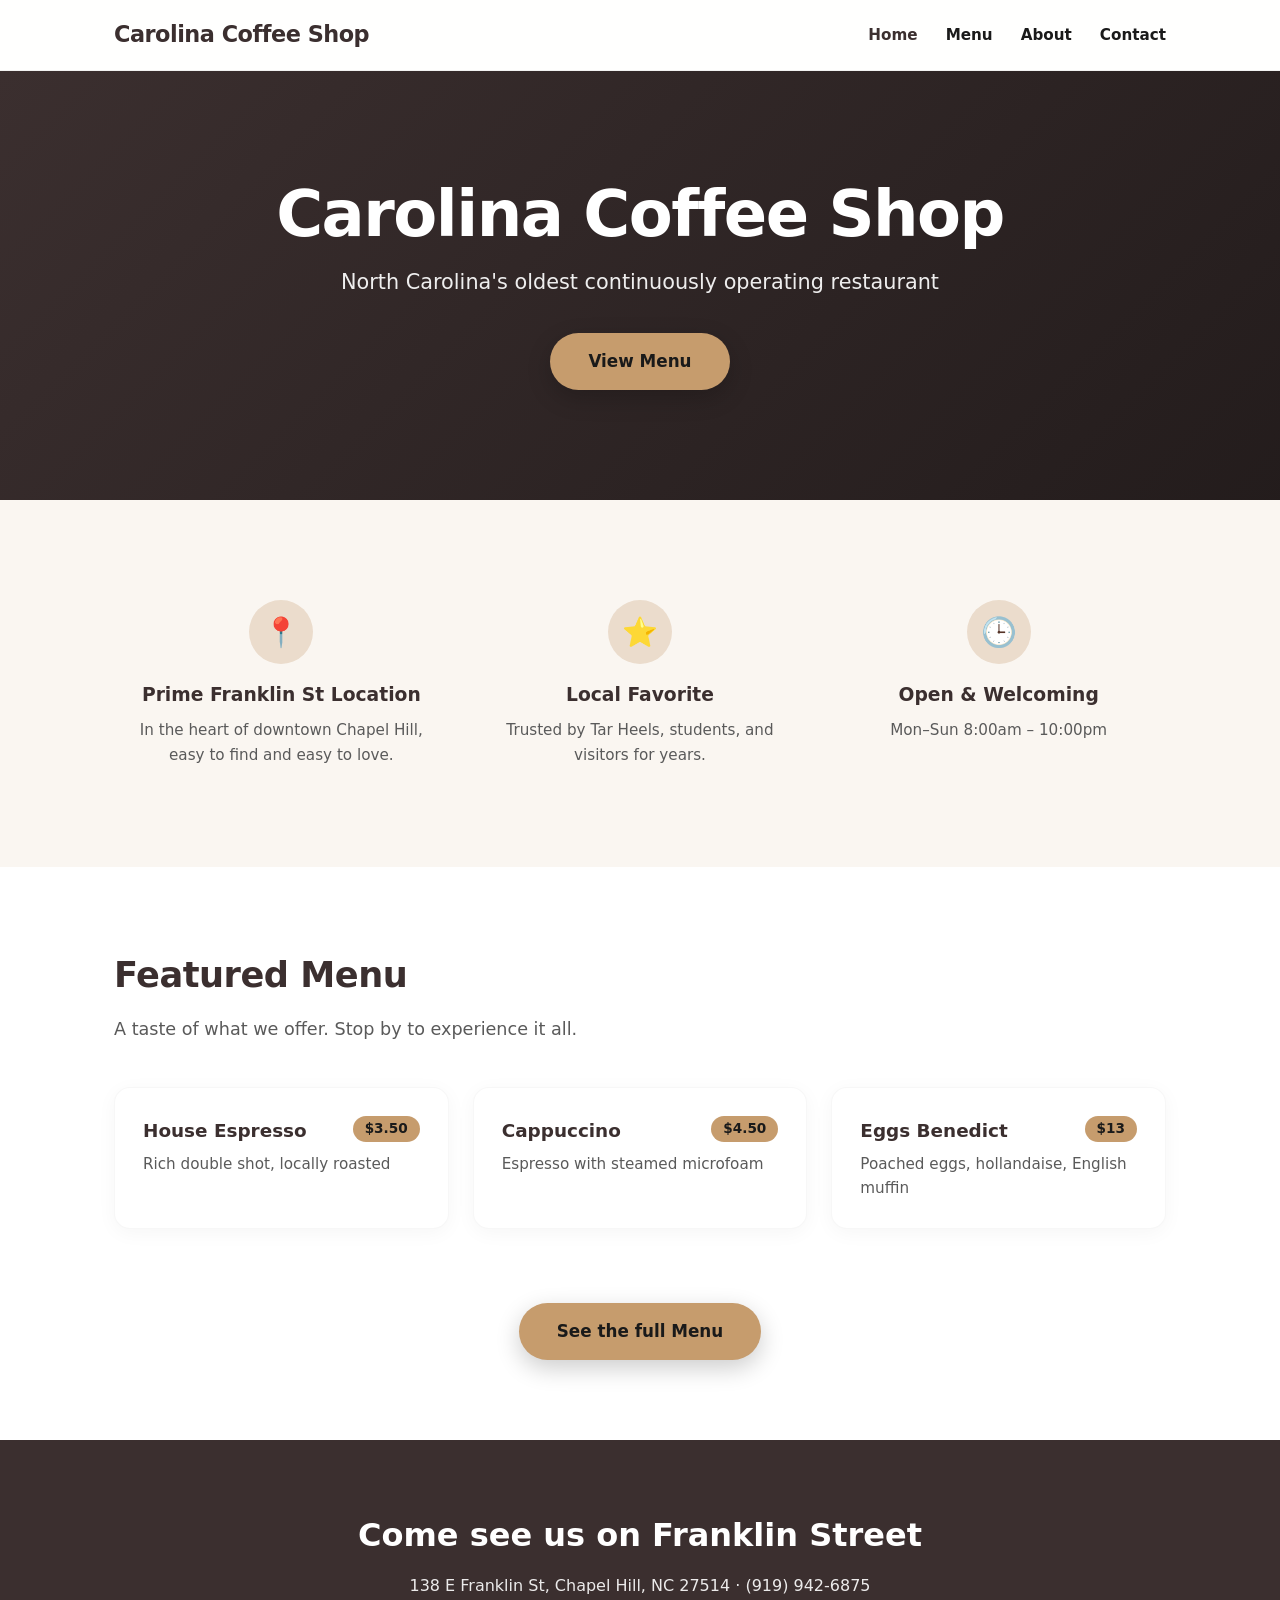
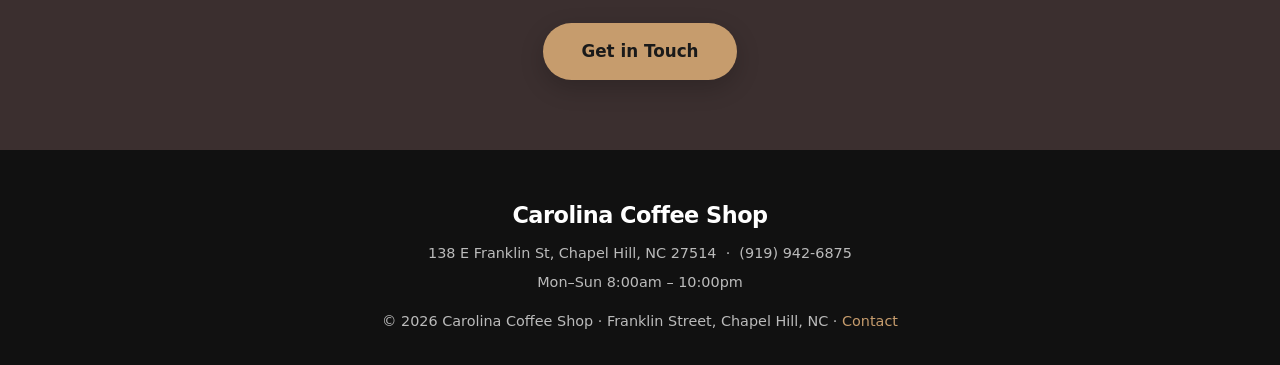
==== index.html @ 9860dc85 "Initial commit: the-carolina-coffee-shop website" ====
<!DOCTYPE html><html lang="en"><head>
<meta charset="utf-8"><meta name="viewport" content="width=device-width,initial-scale=1">
<title>Home · Carolina Coffee Shop</title>
<meta name="description" content="North Carolina&#x27;s oldest continuously operating restaurant — Carolina Coffee Shop on Franklin Street, Chapel Hill.">
<link rel="stylesheet" href="styles.css"></head><body>
<header class="nav"><div class="container nav-inner">
<a href="index.html" class="brand">Carolina Coffee Shop</a>
<nav><ul class="nav-links"><li><a href="index.html" class="active">Home</a></li><li><a href="menu.html" class="">Menu</a></li><li><a href="about.html" class="">About</a></li><li><a href="contact.html" class="">Contact</a></li></ul></nav></div></header>
<section class="hero"><div class="container">
<h1>Carolina Coffee Shop</h1><p>North Carolina&#x27;s oldest continuously operating restaurant</p>
<a class="btn" href="menu.html">View Menu</a></div></section>
<section class="section"><div class="container">
<div class="grid"><div class="feature"><div class="ico">📍</div><h3>Prime Franklin St Location</h3><p>In the heart of downtown Chapel Hill, easy to find and easy to love.</p></div><div class="feature"><div class="ico">⭐</div><h3>Local Favorite</h3><p>Trusted by Tar Heels, students, and visitors for years.</p></div><div class="feature"><div class="ico">🕒</div><h3>Open &amp; Welcoming</h3><p>Mon–Sun 8:00am – 10:00pm</p></div></div></div></section>
<section class="section" style="background:#fff"><div class="container">
<h2>Featured Menu</h2><p class="lead">A taste of what we offer. Stop by to experience it all.</p>
<div class="grid"><div class="card"><span class="price">$3.50</span><h3>House Espresso</h3><p>Rich double shot, locally roasted</p></div><div class="card"><span class="price">$4.50</span><h3>Cappuccino</h3><p>Espresso with steamed microfoam</p></div><div class="card"><span class="price">$13</span><h3>Eggs Benedict</h3><p>Poached eggs, hollandaise, English muffin</p></div></div>
<div style="text-align:center;margin-top:40px"><a class="btn" href="menu.html">See the full Menu</a></div>
</div></section>
<section class="cta"><div class="container">
<h2>Come see us on Franklin Street</h2>
<p>138 E Franklin St, Chapel Hill, NC 27514 · (919) 942-6875</p>
<a class="btn" href="contact.html" style="margin-top:24px">Get in Touch</a></div></section>
<footer><div class="container">
<div class="brand">Carolina Coffee Shop</div>
<p>138 E Franklin St, Chapel Hill, NC 27514 &nbsp;·&nbsp; (919) 942-6875</p>
<p style="margin-top:6px">Mon–Sun 8:00am – 10:00pm</p>
<p style="margin-top:16px">&copy; 2026 Carolina Coffee Shop · Franklin Street, Chapel Hill, NC · <a href="contact.html">Contact</a></p>
</div></footer>
</body></html>
---- styles.css ----
:root{--primary:#3b2f2f;--accent:#c69c6d;--bg:#faf6f1;--ink:#1a1a1a;--muted:#5a5a5a;--card:#ffffff}
*{margin:0;padding:0;box-sizing:border-box}
html{scroll-behavior:smooth}
body{font-family:'Segoe UI',system-ui,-apple-system,sans-serif;color:var(--ink);background:var(--bg);line-height:1.6}
a{color:var(--primary);text-decoration:none}
.container{max-width:1100px;margin:0 auto;padding:0 24px}
header.nav{position:sticky;top:0;z-index:50;background:rgba(255,255,255,.92);backdrop-filter:blur(10px);border-bottom:1px solid #0000000d}
.nav-inner{display:flex;align-items:center;justify-content:space-between;height:70px}
.brand{font-size:1.4rem;font-weight:800;color:var(--primary);letter-spacing:-.5px}
.nav-links{display:flex;gap:28px;list-style:none}
.nav-links a{color:var(--ink);font-weight:600;font-size:.95rem;transition:color .2s}
.nav-links a:hover,.nav-links a.active{color:var(--primary)}
.hero{background:linear-gradient(135deg,var(--primary),color-mix(in srgb,var(--primary) 60%,#000));color:#fff;padding:110px 0;text-align:center}
.hero h1{font-size:clamp(2.2rem,6vw,4rem);font-weight:800;letter-spacing:-1.5px;line-height:1.05}
.hero p{font-size:1.3rem;margin-top:18px;opacity:.92;max-width:640px;margin-left:auto;margin-right:auto}
.btn{display:inline-block;margin-top:34px;background:var(--accent);color:#1a1a1a;padding:15px 38px;border-radius:50px;font-weight:700;font-size:1.05rem;transition:transform .15s,box-shadow .15s;box-shadow:0 8px 24px #0003}
.btn:hover{transform:translateY(-2px);box-shadow:0 12px 30px #0004}
.section{padding:80px 0}
.section h2{font-size:2.2rem;font-weight:800;color:var(--primary);margin-bottom:12px;letter-spacing:-.5px}
.section .lead{color:var(--muted);font-size:1.1rem;max-width:680px;margin-bottom:44px}
.grid{display:grid;grid-template-columns:repeat(auto-fit,minmax(260px,1fr));gap:24px}
.card{background:var(--card);border-radius:16px;padding:28px;box-shadow:0 4px 20px #0000000a;border:1px solid #00000008;transition:transform .18s,box-shadow .18s}
.card:hover{transform:translateY(-4px);box-shadow:0 14px 34px #00000014}
.card h3{color:var(--primary);font-size:1.15rem;margin-bottom:6px}
.card .price{float:right;background:var(--accent);color:#1a1a1a;font-weight:700;padding:2px 12px;border-radius:20px;font-size:.85rem}
.card p{color:var(--muted);font-size:.95rem}
.feature{text-align:center;padding:20px}
.feature .ico{width:64px;height:64px;border-radius:50%;background:color-mix(in srgb,var(--accent) 35%,#fff);display:flex;align-items:center;justify-content:center;font-size:1.8rem;margin:0 auto 16px}
.feature h3{color:var(--primary);margin-bottom:8px}
.feature p{color:var(--muted);font-size:.95rem}
.split{display:grid;grid-template-columns:1fr 1fr;gap:50px;align-items:center}
.split .box{background:var(--card);border-radius:16px;padding:36px;box-shadow:0 4px 20px #0000000a}
.info-row{display:flex;gap:14px;padding:14px 0;border-bottom:1px solid #00000010}
.info-row:last-child{border:none}
.info-row .k{font-weight:700;color:var(--primary);min-width:90px}
.cta{background:var(--primary);color:#fff;text-align:center;padding:70px 0}
.cta h2{color:#fff;font-size:2rem}
.cta p{opacity:.9;margin:12px 0 0}
form{display:grid;gap:16px}
form input,form textarea{padding:14px;border:1px solid #ccc;border-radius:10px;font-size:1rem;font-family:inherit}
form button{background:var(--primary);color:#fff;border:none;padding:15px;border-radius:10px;font-weight:700;font-size:1rem;cursor:pointer;transition:opacity .2s}
form button:hover{opacity:.9}
footer{background:#111;color:#bbb;padding:48px 0 32px;text-align:center;font-size:.9rem}
footer .brand{color:#fff;margin-bottom:8px}
footer a{color:var(--accent)}
@media(max-width:760px){.nav-links{gap:16px;font-size:.85rem}.split{grid-template-columns:1fr}.hero{padding:80px 0}}
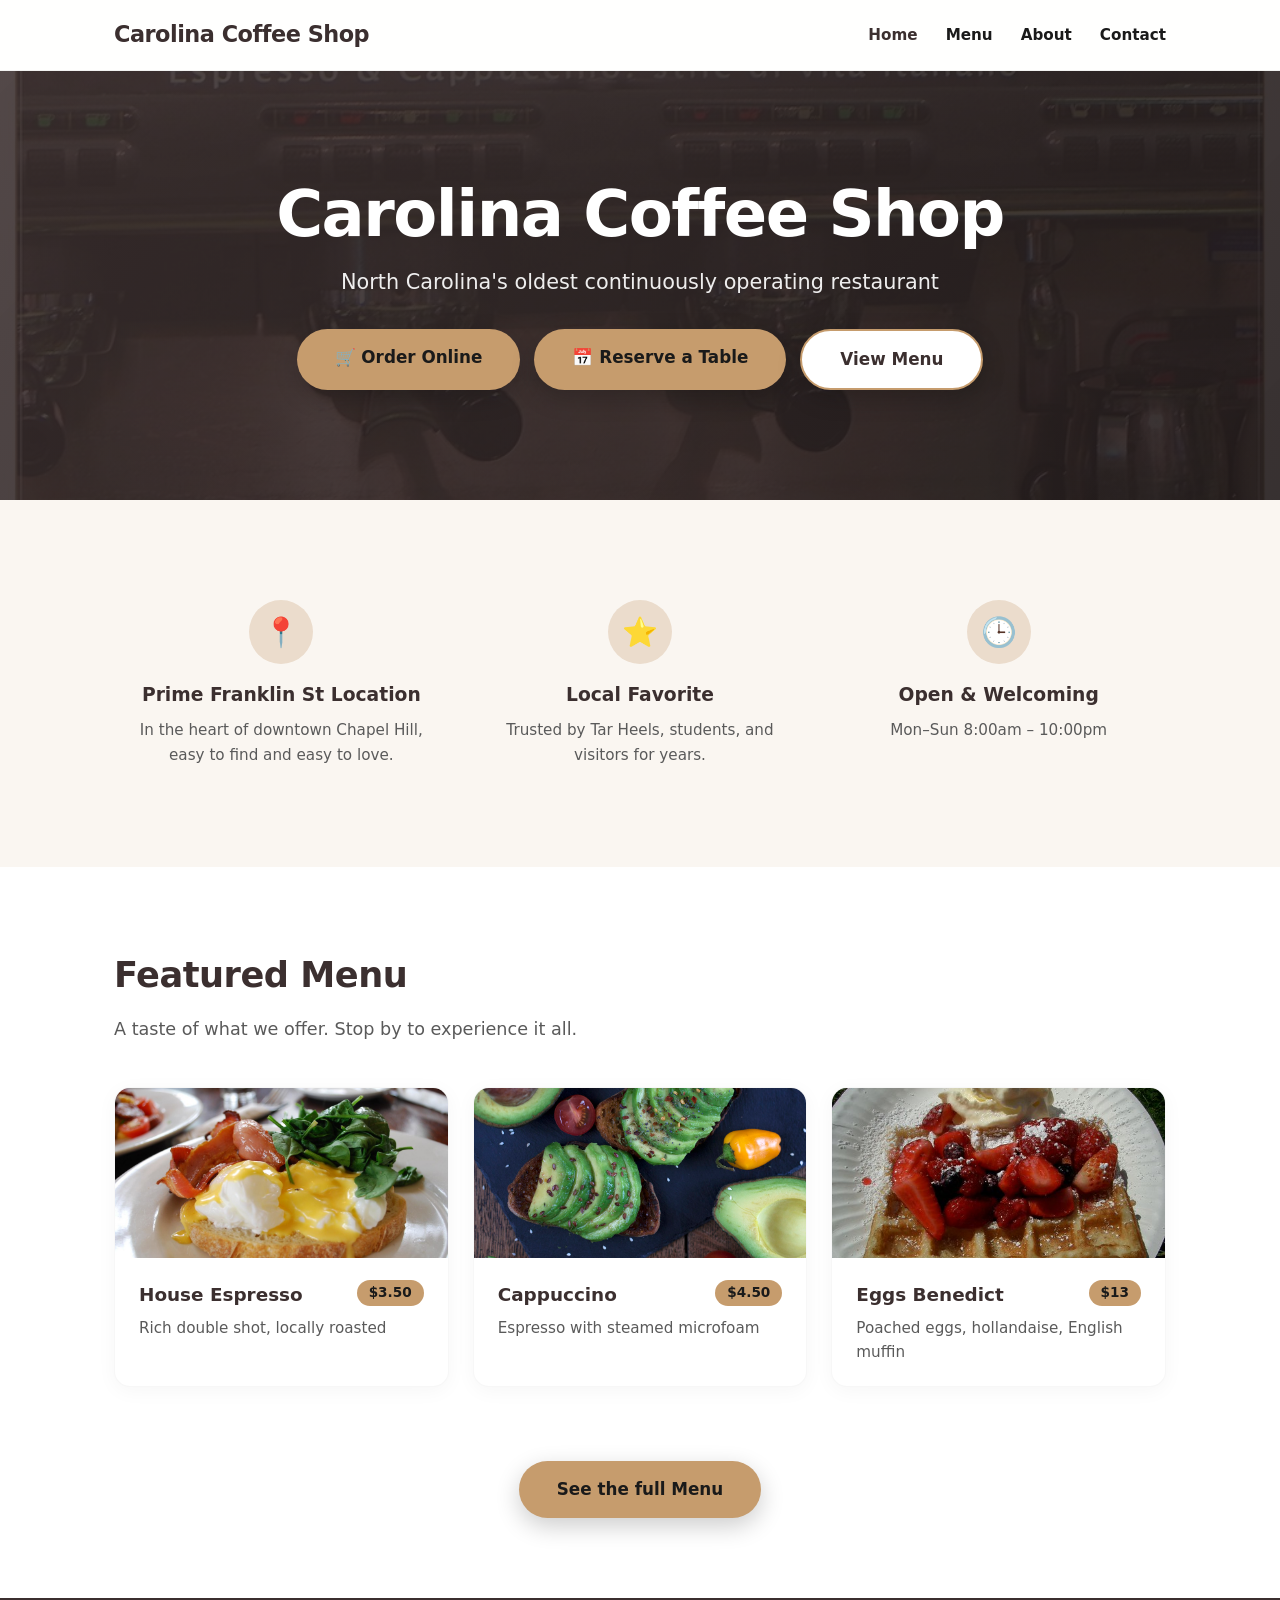
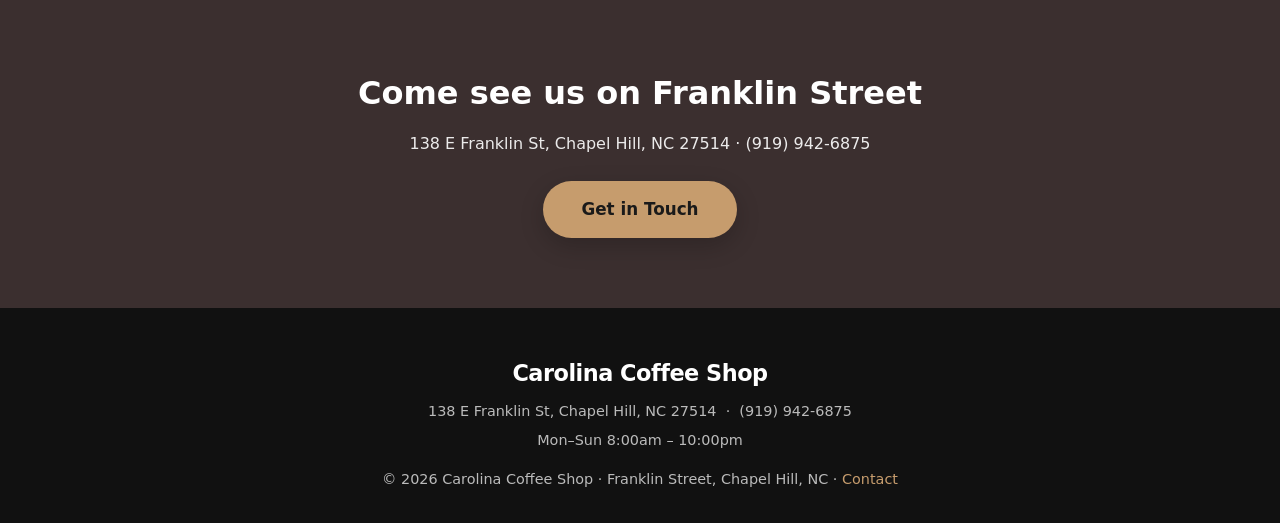
==== commit 97e8bf69: "Add real images + revenue integrations (ordering/reservations/booking/tickets, maps)" ====
--- a/index.html
+++ b/index.html
@@ -1,19 +1,20 @@
-<!DOCTYPE html><html lang="en"><head>
-<meta charset="utf-8"><meta name="viewport" content="width=device-width,initial-scale=1">
+<!DOCTYPE html>
+<html lang="en"><head>
+<meta charset="utf-8"/><meta content="width=device-width,initial-scale=1" name="viewport"/>
 <title>Home · Carolina Coffee Shop</title>
-<meta name="description" content="North Carolina&#x27;s oldest continuously operating restaurant — Carolina Coffee Shop on Franklin Street, Chapel Hill.">
-<link rel="stylesheet" href="styles.css"></head><body>
+<meta content="North Carolina's oldest continuously operating restaurant — Carolina Coffee Shop on Franklin Street, Chapel Hill." name="description"/>
+<link href="styles.css" rel="stylesheet"/></head><body>
 <header class="nav"><div class="container nav-inner">
-<a href="index.html" class="brand">Carolina Coffee Shop</a>
-<nav><ul class="nav-links"><li><a href="index.html" class="active">Home</a></li><li><a href="menu.html" class="">Menu</a></li><li><a href="about.html" class="">About</a></li><li><a href="contact.html" class="">Contact</a></li></ul></nav></div></header>
-<section class="hero"><div class="container">
-<h1>Carolina Coffee Shop</h1><p>North Carolina&#x27;s oldest continuously operating restaurant</p>
-<a class="btn" href="menu.html">View Menu</a></div></section>
+<a class="brand" href="index.html">Carolina Coffee Shop</a>
+<nav><ul class="nav-links"><li><a class="active" href="index.html">Home</a></li><li><a class="" href="menu.html">Menu</a></li><li><a class="" href="about.html">About</a></li><li><a class="" href="contact.html">Contact</a></li></ul></nav></div></header>
+<section class="hero has-photo" style="--hero-img:url('images/img0.jpg')"><div class="container">
+<h1>Carolina Coffee Shop</h1><p>North Carolina's oldest continuously operating restaurant</p>
+<div class="actions"><a class="btn" href="javascript:void(0)" onclick="openModal('order')">🛒 Order Online</a><a class="btn" href="javascript:void(0)" onclick="openModal('reserve')">📅 Reserve a Table</a><a class="btn secondary" href="menu.html">View Menu</a></div></div></section>
 <section class="section"><div class="container">
 <div class="grid"><div class="feature"><div class="ico">📍</div><h3>Prime Franklin St Location</h3><p>In the heart of downtown Chapel Hill, easy to find and easy to love.</p></div><div class="feature"><div class="ico">⭐</div><h3>Local Favorite</h3><p>Trusted by Tar Heels, students, and visitors for years.</p></div><div class="feature"><div class="ico">🕒</div><h3>Open &amp; Welcoming</h3><p>Mon–Sun 8:00am – 10:00pm</p></div></div></div></section>
 <section class="section" style="background:#fff"><div class="container">
 <h2>Featured Menu</h2><p class="lead">A taste of what we offer. Stop by to experience it all.</p>
-<div class="grid"><div class="card"><span class="price">$3.50</span><h3>House Espresso</h3><p>Rich double shot, locally roasted</p></div><div class="card"><span class="price">$4.50</span><h3>Cappuccino</h3><p>Espresso with steamed microfoam</p></div><div class="card"><span class="price">$13</span><h3>Eggs Benedict</h3><p>Poached eggs, hollandaise, English muffin</p></div></div>
+<div class="grid"><div class="card"><img alt="House Espresso" class="thumb" loading="lazy" src="images/img1.jpg"/><div class="card-body"><span class="price">$3.50</span><h3>House Espresso</h3><p>Rich double shot, locally roasted</p></div></div><div class="card"><img alt="Cappuccino" class="thumb" loading="lazy" src="images/img2.jpg"/><div class="card-body"><span class="price">$4.50</span><h3>Cappuccino</h3><p>Espresso with steamed microfoam</p></div></div><div class="card"><img alt="Eggs Benedict" class="thumb" loading="lazy" src="images/img3.jpg"/><div class="card-body"><span class="price">$13</span><h3>Eggs Benedict</h3><p>Poached eggs, hollandaise, English muffin</p></div></div></div>
 <div style="text-align:center;margin-top:40px"><a class="btn" href="menu.html">See the full Menu</a></div>
 </div></section>
 <section class="cta"><div class="container">
@@ -22,8 +23,50 @@
 <a class="btn" href="contact.html" style="margin-top:24px">Get in Touch</a></div></section>
 <footer><div class="container">
 <div class="brand">Carolina Coffee Shop</div>
-<p>138 E Franklin St, Chapel Hill, NC 27514 &nbsp;·&nbsp; (919) 942-6875</p>
+<p>138 E Franklin St, Chapel Hill, NC 27514  ·  (919) 942-6875</p>
 <p style="margin-top:6px">Mon–Sun 8:00am – 10:00pm</p>
-<p style="margin-top:16px">&copy; 2026 Carolina Coffee Shop · Franklin Street, Chapel Hill, NC · <a href="contact.html">Contact</a></p>
+<p style="margin-top:16px">© 2026 Carolina Coffee Shop · Franklin Street, Chapel Hill, NC · <a href="contact.html">Contact</a></p>
 </div></footer>
-</body></html>+
+<div class="modal-bg" id="order"><div class="modal" id="order-body">
+<span class="close" onclick="closeModal('order')">×</span>
+<h3>Your Order</h3><p style="color:var(--muted);font-size:.9rem">Add items below or from the menu.</p>
+<div id="cart-lines"></div><div class="cart-total" id="cart-total"></div>
+<button class="btn" onclick="checkout()" style="width:100%;margin-top:6px">Checkout</button>
+<p class="note">Demo cart. Connect Stripe Payment Links / Toast / Square to accept real payments.</p>
+</div></div>
+<div class="modal-bg" id="reserve"><div class="modal" id="reserve-body">
+<span class="close" onclick="closeModal('reserve')">×</span>
+<h3>Reserve a Table</h3><p style="color:var(--muted);font-size:.9rem;margin-bottom:16px">Book your spot in seconds.</p>
+<div class="field"><label>Name</label><input required=""/></div>
+<div class="field"><label>Date</label><input type="date"/></div>
+<div class="field"><label>Time</label><input type="time"/></div>
+<div class="field"><label>Party size</label><select><option>1</option><option>2</option><option>3</option><option>4</option><option>5</option><option>6+</option></select></div>
+<button class="btn" onclick="submitForm('reserve-body','Table requested! 🎉')" style="width:100%">Request Reservation</button>
+<p class="note">Demo form. Connect OpenTable or Resy to confirm live bookings.</p>
+</div></div><button class="cart-fab" id="cartFab" onclick="openModal('order')" style="display:none">🛒 View Cart</button>
+<script>
+const MENU = [{"name": "House Espresso", "price": "$3.50"}, {"name": "Cappuccino", "price": "$4.50"}, {"name": "Eggs Benedict", "price": "$13"}, {"name": "Avocado Toast", "price": "$10"}, {"name": "Belgian Waffle", "price": "$11"}, {"name": "Cold Brew", "price": "$4"}];
+const CART = {};
+function money(s){const n=parseFloat(String(s).replace(/[^0-9.]/g,''));return isNaN(n)?0:n;}
+function openModal(id){document.getElementById(id).classList.add('open');}
+function closeModal(id){document.getElementById(id).classList.remove('open');}
+function addToCart(name){CART[name]=(CART[name]||0)+1;renderCart();openModal('order');}
+function chg(name,d){CART[name]=(CART[name]||0)+d;if(CART[name]<=0)delete CART[name];renderCart();}
+function renderCart(){
+  const el=document.getElementById('cart-lines');if(!el)return;
+  let total=0,html='';const keys=Object.keys(CART);
+  if(!keys.length){el.innerHTML='<p style=\'color:#999\'>Your cart is empty. Add items from the menu.</p>';document.getElementById('cart-total').textContent='';updateFab();return;}
+  keys.forEach(k=>{const it=MENU.find(m=>m.name===k)||{price:'0'};const line=money(it.price)*CART[k];total+=line;
+    html+=`<div class='cart-line'><span>${k}</span><span class='qty'><button onclick=\"chg('${k.replace(/'/g,"\\'")}',-1)\">−</button>${CART[k]}<button onclick=\"chg('${k.replace(/'/g,"\\'")}',1)\">+</button></span></div>`;});
+  el.innerHTML=html;document.getElementById('cart-total').textContent='Total: $'+total.toFixed(2);updateFab();
+}
+function updateFab(){const f=document.getElementById('cartFab');if(!f)return;const c=Object.values(CART).reduce((a,b)=>a+b,0);f.style.display=c?'block':'none';f.textContent='🛒 View Cart ('+c+')';}
+function checkout(){
+  // GO-LIVE HOOK: replace with your Stripe Payment Link / Square Online / Toast URL
+  const c=Object.values(CART).reduce((a,b)=>a+b,0);
+  if(!c){alert('Add some items first!');return;}
+  document.getElementById('order-body').innerHTML='<h3>Order received! 🎉</h3><p style=\'margin-top:10px;color:var(--muted)\'>This demo confirms your order. Connect a Stripe Payment Link or Toast/Square account to accept live payments.</p>';
+}
+function submitForm(id,msg){document.getElementById(id).innerHTML='<h3>'+msg+'</h3><p style=\'margin-top:10px;color:var(--muted)\'>This demo confirms your request. Connect OpenTable/Resy (reservations) or a booking engine to go live.</p>';}
+</script></body></html>
--- a/styles.css
+++ b/styles.css
@@ -44,3 +44,34 @@
 footer .brand{color:#fff;margin-bottom:8px}
 footer a{color:var(--accent)}
 @media(max-width:760px){.nav-links{gap:16px;font-size:.85rem}.split{grid-template-columns:1fr}.hero{padding:80px 0}}
+
+/* --- enhancements: images + integrations --- */
+.hero{position:relative;overflow:hidden}
+.hero.has-photo{background:none}
+.hero.has-photo::before{content:"";position:absolute;inset:0;
+  background:linear-gradient(135deg,color-mix(in srgb,var(--primary) 88%,transparent),color-mix(in srgb,var(--primary) 55%,#000c)),var(--hero-img);
+  background-size:cover;background-position:center;z-index:-1}
+.card{overflow:hidden;padding:0}
+.card .thumb{width:100%;height:170px;object-fit:cover;display:block;background:#eee}
+.card .card-body{padding:22px 24px}
+.card .price{float:right}
+.actions{display:flex;gap:14px;flex-wrap:wrap;justify-content:center;margin-top:30px}
+.actions .btn{margin-top:0}
+.btn.secondary{background:#fff;color:var(--primary);border:2px solid var(--accent)}
+.gallery{display:grid;grid-template-columns:repeat(auto-fit,minmax(180px,1fr));gap:14px;margin-top:20px}
+.gallery img{width:100%;height:150px;object-fit:cover;border-radius:12px}
+.modal-bg{position:fixed;inset:0;background:#0009;display:none;align-items:center;justify-content:center;z-index:200;padding:20px}
+.modal-bg.open{display:flex}
+.modal{background:#fff;border-radius:18px;max-width:460px;width:100%;padding:30px;max-height:90vh;overflow:auto}
+.modal h3{color:var(--primary);margin-bottom:4px}
+.modal .close{float:right;cursor:pointer;font-size:1.5rem;color:#999;line-height:1}
+.cart-line{display:flex;justify-content:space-between;align-items:center;padding:10px 0;border-bottom:1px solid #eee}
+.qty{display:flex;align-items:center;gap:8px}
+.qty button{width:28px;height:28px;border-radius:50%;border:1px solid #ccc;background:#fff;cursor:pointer;font-weight:700}
+.menu-add{background:var(--accent);color:#1a1a1a;border:none;padding:8px 16px;border-radius:20px;font-weight:700;cursor:pointer;font-size:.85rem}
+.cart-fab{position:fixed;bottom:24px;right:24px;background:var(--primary);color:#fff;border:none;border-radius:50px;padding:14px 22px;font-weight:700;box-shadow:0 8px 24px #0004;cursor:pointer;z-index:150;font-size:1rem}
+.cart-total{font-size:1.2rem;font-weight:800;margin:14px 0}
+.field{margin-bottom:14px}
+.field label{display:block;font-weight:600;margin-bottom:4px;font-size:.9rem}
+.field input,.field select{width:100%;padding:12px;border:1px solid #ccc;border-radius:10px;font-size:1rem;font-family:inherit}
+.note{font-size:.8rem;color:#999;margin-top:12px}
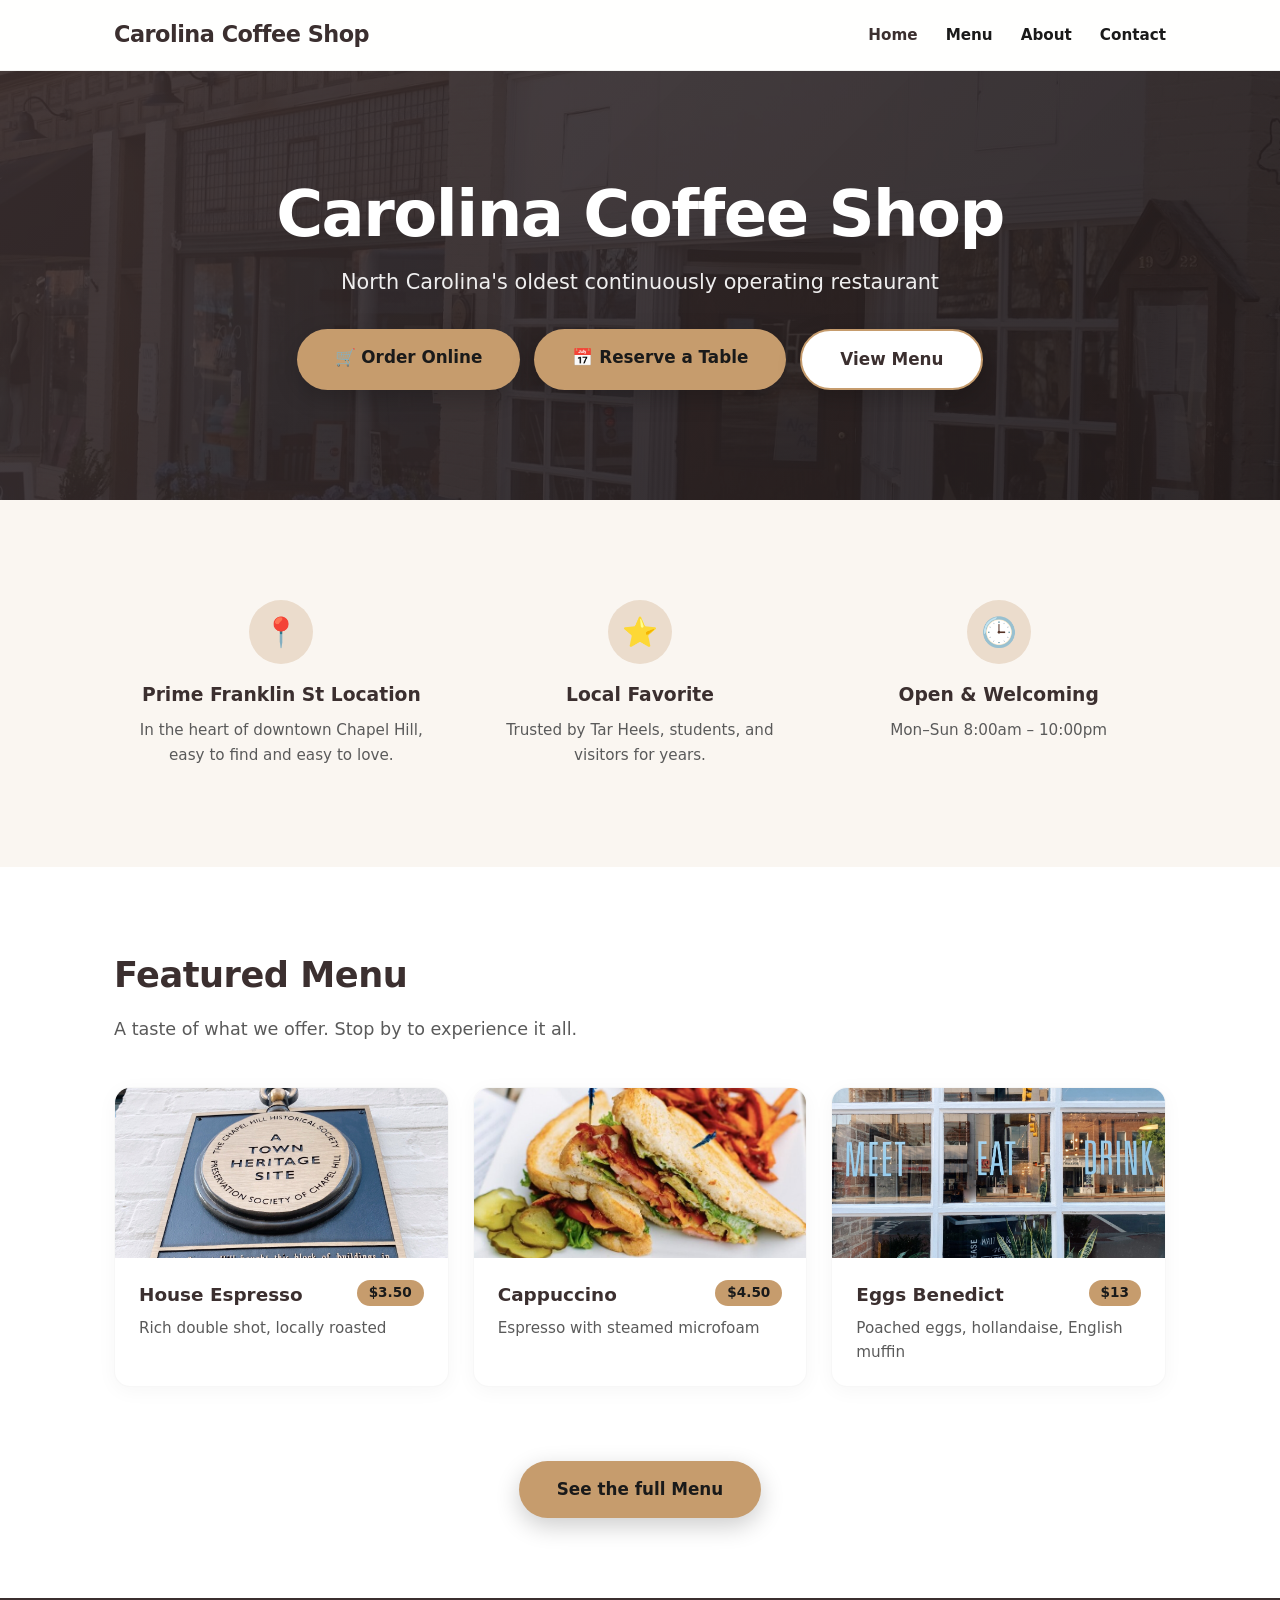
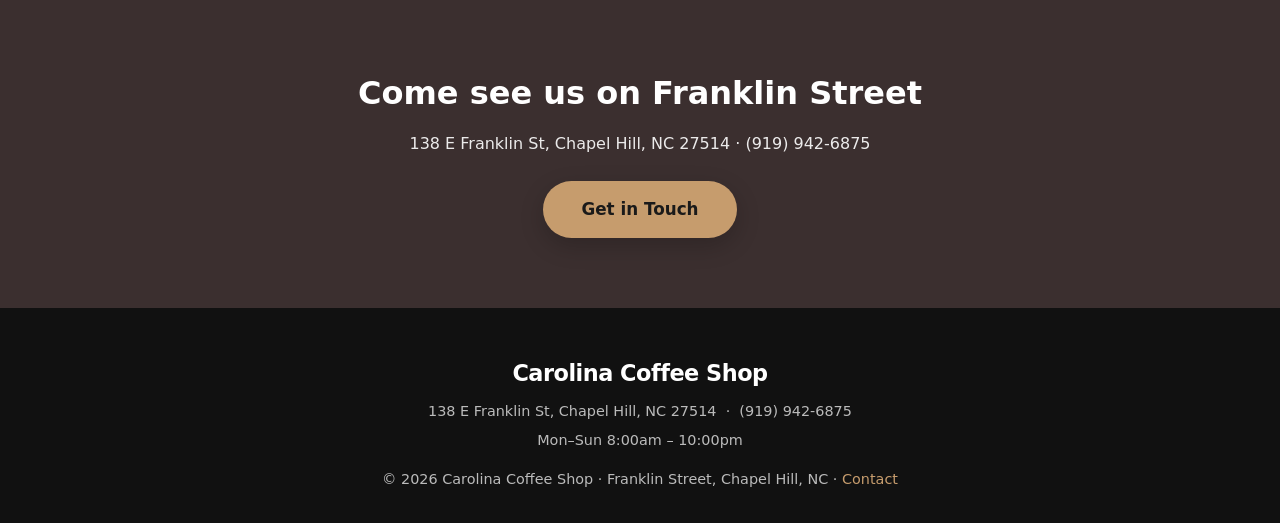
==== commit f78f7a08: "Swap in real photos scraped from each business's official site; remove stock images" ====
--- a/index.html
+++ b/index.html
@@ -1,4 +1,5 @@
 <!DOCTYPE html>
+
 <html lang="en"><head>
 <meta charset="utf-8"/><meta content="width=device-width,initial-scale=1" name="viewport"/>
 <title>Home · Carolina Coffee Shop</title>
@@ -7,14 +8,14 @@
 <header class="nav"><div class="container nav-inner">
 <a class="brand" href="index.html">Carolina Coffee Shop</a>
 <nav><ul class="nav-links"><li><a class="active" href="index.html">Home</a></li><li><a class="" href="menu.html">Menu</a></li><li><a class="" href="about.html">About</a></li><li><a class="" href="contact.html">Contact</a></li></ul></nav></div></header>
-<section class="hero has-photo" style="--hero-img:url('images/img0.jpg')"><div class="container">
+<section class="hero has-photo" style="--hero-img:url('images/real0.jpg')"><div class="container">
 <h1>Carolina Coffee Shop</h1><p>North Carolina's oldest continuously operating restaurant</p>
 <div class="actions"><a class="btn" href="javascript:void(0)" onclick="openModal('order')">🛒 Order Online</a><a class="btn" href="javascript:void(0)" onclick="openModal('reserve')">📅 Reserve a Table</a><a class="btn secondary" href="menu.html">View Menu</a></div></div></section>
 <section class="section"><div class="container">
 <div class="grid"><div class="feature"><div class="ico">📍</div><h3>Prime Franklin St Location</h3><p>In the heart of downtown Chapel Hill, easy to find and easy to love.</p></div><div class="feature"><div class="ico">⭐</div><h3>Local Favorite</h3><p>Trusted by Tar Heels, students, and visitors for years.</p></div><div class="feature"><div class="ico">🕒</div><h3>Open &amp; Welcoming</h3><p>Mon–Sun 8:00am – 10:00pm</p></div></div></div></section>
 <section class="section" style="background:#fff"><div class="container">
 <h2>Featured Menu</h2><p class="lead">A taste of what we offer. Stop by to experience it all.</p>
-<div class="grid"><div class="card"><img alt="House Espresso" class="thumb" loading="lazy" src="images/img1.jpg"/><div class="card-body"><span class="price">$3.50</span><h3>House Espresso</h3><p>Rich double shot, locally roasted</p></div></div><div class="card"><img alt="Cappuccino" class="thumb" loading="lazy" src="images/img2.jpg"/><div class="card-body"><span class="price">$4.50</span><h3>Cappuccino</h3><p>Espresso with steamed microfoam</p></div></div><div class="card"><img alt="Eggs Benedict" class="thumb" loading="lazy" src="images/img3.jpg"/><div class="card-body"><span class="price">$13</span><h3>Eggs Benedict</h3><p>Poached eggs, hollandaise, English muffin</p></div></div></div>
+<div class="grid"><div class="card"><img alt="House Espresso" class="thumb" loading="lazy" src="images/real1.jpg"/><div class="card-body"><span class="price">$3.50</span><h3>House Espresso</h3><p>Rich double shot, locally roasted</p></div></div><div class="card"><img alt="Cappuccino" class="thumb" loading="lazy" src="images/real2.jpg"/><div class="card-body"><span class="price">$4.50</span><h3>Cappuccino</h3><p>Espresso with steamed microfoam</p></div></div><div class="card"><img alt="Eggs Benedict" class="thumb" loading="lazy" src="images/real3.jpg"/><div class="card-body"><span class="price">$13</span><h3>Eggs Benedict</h3><p>Poached eggs, hollandaise, English muffin</p></div></div></div>
 <div style="text-align:center;margin-top:40px"><a class="btn" href="menu.html">See the full Menu</a></div>
 </div></section>
 <section class="cta"><div class="container">
@@ -27,7 +28,6 @@
 <p style="margin-top:6px">Mon–Sun 8:00am – 10:00pm</p>
 <p style="margin-top:16px">© 2026 Carolina Coffee Shop · Franklin Street, Chapel Hill, NC · <a href="contact.html">Contact</a></p>
 </div></footer>
-
 <div class="modal-bg" id="order"><div class="modal" id="order-body">
 <span class="close" onclick="closeModal('order')">×</span>
 <h3>Your Order</h3><p style="color:var(--muted);font-size:.9rem">Add items below or from the menu.</p>
